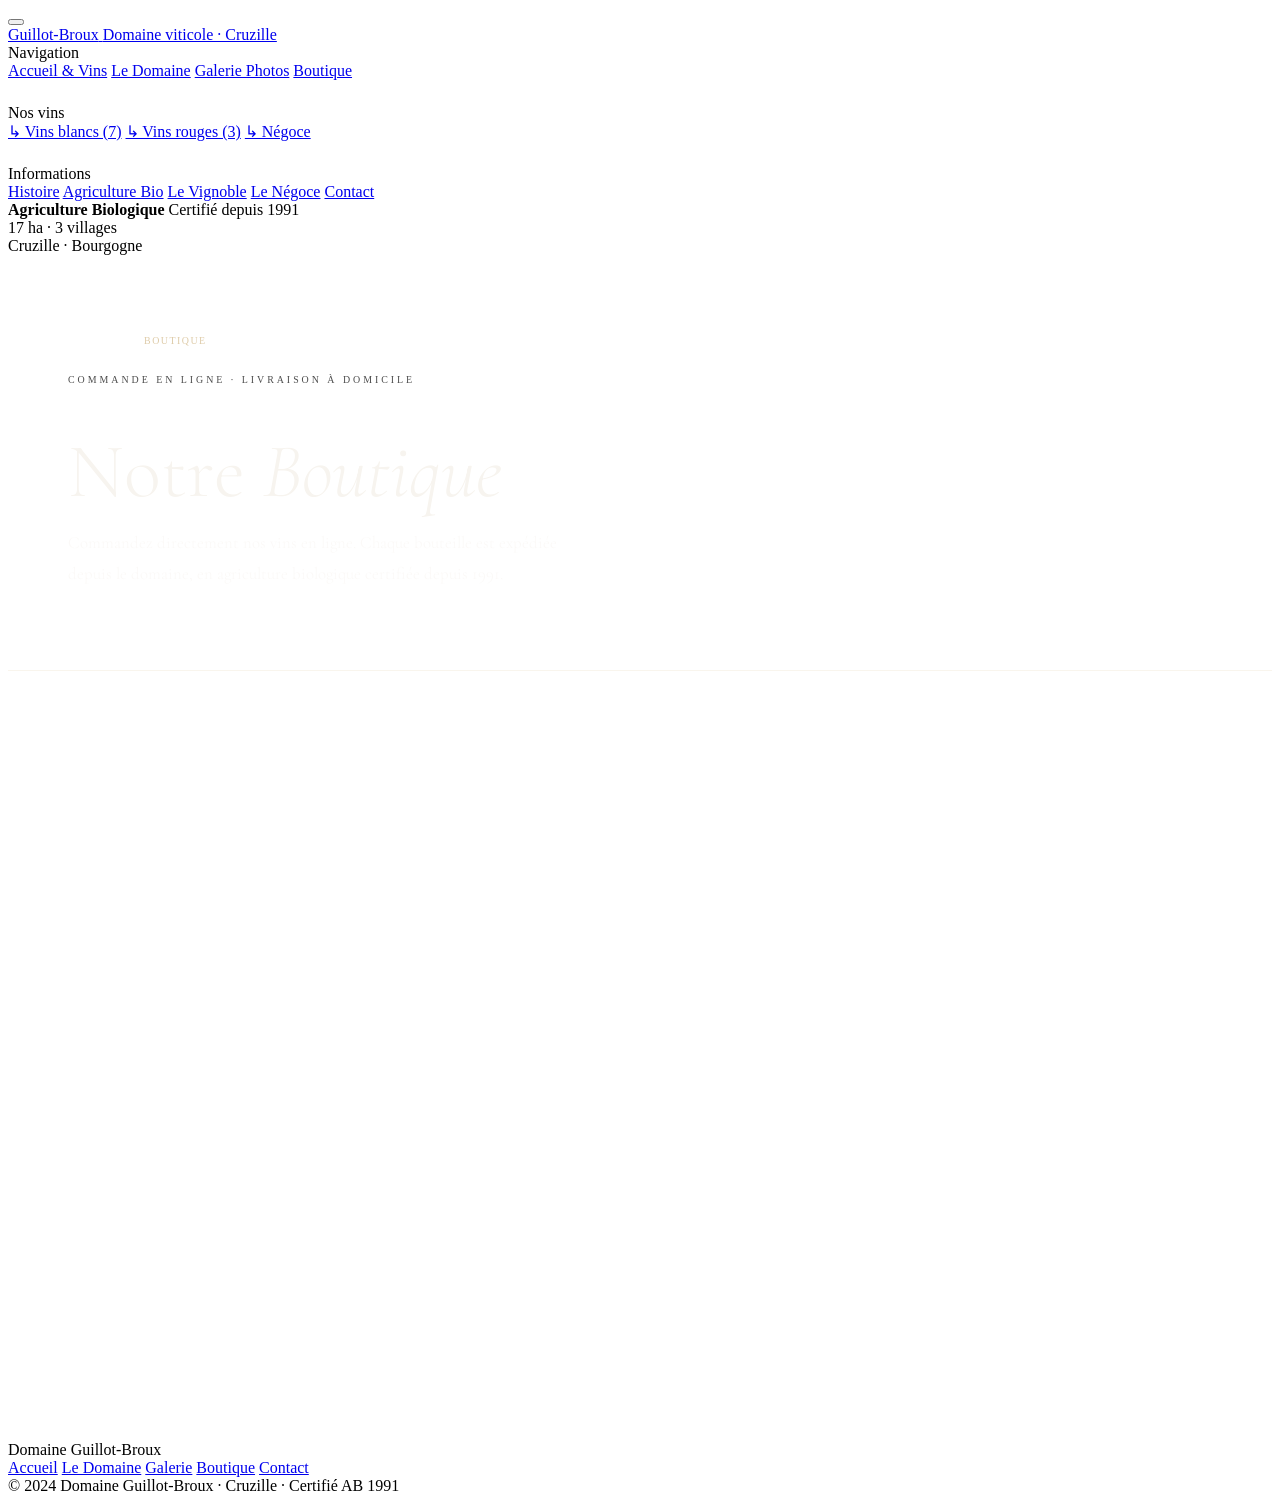
==== boutique.html @ 82d6cd5c "Add files via upload" ====
<!DOCTYPE html>
<html lang="fr">
<head>
<meta charset="UTF-8">
<meta name="viewport" content="width=device-width, initial-scale=1.0">
<title>Boutique en ligne — Vins Biologiques · Domaine Guillot-Broux, Mâconnais</title>
<meta name="description" content="Achetez les vins du Domaine Guillot-Broux en ligne. Mâcon Cruzille, Bourgogne rouge et blanc, certifiés Agriculture Biologique. Livraison à domicile.">
<meta name="robots" content="index, follow">
<link rel="canonical" href="https://www.guillot-broux.com/boutique">
<meta property="og:type" content="website">
<meta property="og:title" content="Boutique — Vins Biologiques Guillot-Broux">
<meta property="og:description" content="Commandez nos vins biologiques du Mâconnais directement en ligne. Mâcon Cruzille, Bourgogne. Livraison à domicile.">
<meta property="og:image" content="bouteilles-capsules.png">
<link rel="preconnect" href="https://fonts.googleapis.com">
<link rel="preconnect" href="https://fonts.gstatic.com" crossorigin>
<link href="https://fonts.googleapis.com/css2?family=Cormorant+Garamond:ital,wght@0,300;0,400;0,500;0,600;1,300;1,400&family=Jost:wght@300;400;500&display=swap" rel="stylesheet">
<link rel="stylesheet" href="style.css">
<style>
.page-header {
  padding: 80px 60px 64px;
  background: var(--sidebar-bg);
  border-bottom: 1px solid rgba(200,169,110,0.12);
}
.breadcrumb { display:flex;align-items:center;gap:10px;margin-bottom:28px; }
.breadcrumb a { font-size:0.62rem;letter-spacing:0.15em;text-transform:uppercase;color:rgba(255,255,255,0.3);text-decoration:none;transition:color 0.3s; }
.breadcrumb a:hover { color:var(--beige); }
.breadcrumb-sep { font-size:0.62rem;color:rgba(255,255,255,0.15); }
.breadcrumb-cur { font-size:0.62rem;letter-spacing:0.15em;text-transform:uppercase;color:rgba(200,169,110,0.6); }
.page-eyebrow { font-size:0.62rem;letter-spacing:0.3em;text-transform:uppercase;color:var(--beige);margin-bottom:16px;opacity:0.7; }
.page-title { font-family:'Cormorant Garamond',serif;font-size:clamp(2.8rem,6vw,5.5rem);font-weight:300;color:#F7F4EF;line-height:0.95;margin-bottom:18px; }
.page-title em { font-style:italic;color:var(--beige); }
.page-intro { font-family:'Cormorant Garamond',serif;font-size:1.05rem;color:rgba(247,244,239,0.5);font-weight:300;line-height:1.85;max-width:520px; }
.boutique-wrap { padding: 60px 60px 80px; background: var(--bg); min-height: 70vh; }
.boutique-inner { max-width: 1100px; }
#kuuFormContent { width: 100%; min-height: 600px; }
@media (max-width: 960px) {
  .page-header { padding: 60px 20px 48px; }
  .boutique-wrap { padding: 32px 20px 60px; }
}
</style>
</head>
<body>
<button class="mobile-nav-toggle" onclick="toggleSidebar()" aria-label="Menu">
  <span></span><span></span><span></span>
</button>
<div class="sidebar-overlay" id="sidebar-overlay"></div>
<aside class="sidebar" id="sidebar">
  <div class="sidebar-logo">
    <a href="index.html">
      <span class="sidebar-logo-name">Guillot-Broux</span>
      <span class="sidebar-logo-sub">Domaine viticole · Cruzille</span>
      <div class="sidebar-logo-line"></div>
    </a>
  </div>
  <nav class="sidebar-nav">
    <div class="sidebar-section-label">Navigation</div>
    <a href="index.html"><span class="nav-dot"></span>Accueil &amp; Vins</a>
    <a href="domaine.html"><span class="nav-dot"></span>Le Domaine</a>
    <a href="galerie.html"><span class="nav-dot"></span>Galerie Photos</a>
    <a href="boutique.html" class="active nav-boutique"><span class="nav-dot"></span>Boutique</a>
    <div class="sidebar-section-label" style="margin-top:24px;">Nos vins</div>
    <div class="sidebar-sub">
      <a href="index.html#vins">↳ Vins blancs (7)</a>
      <a href="index.html#vins">↳ Vins rouges (3)</a>
      <a href="index.html#vins">↳ Négoce</a>
    </div>
    <div class="sidebar-section-label" style="margin-top:24px;">Informations</div>
    <a href="domaine.html#histoire"><span class="nav-dot"></span>Histoire</a>
    <a href="domaine.html#philosophie"><span class="nav-dot"></span>Agriculture Bio</a>
    <a href="domaine.html#vignoble"><span class="nav-dot"></span>Le Vignoble</a>
    <a href="domaine.html#negoce"><span class="nav-dot"></span>Le Négoce</a>
    <a href="index.html#contact"><span class="nav-dot"></span>Contact</a>
  </nav>
  <div class="sidebar-bottom">
    <div class="sidebar-cert">
      <strong>Agriculture Biologique</strong>
      Certifié depuis 1991<br>
      17 ha · 3 villages<br>
      Cruzille · Bourgogne
    </div>
  </div>
</aside>
<div class="main">
  <div class="page-header">
    <div class="breadcrumb">
      <a href="index.html">Accueil</a>
      <span class="breadcrumb-sep">/</span>
      <span class="breadcrumb-cur">Boutique</span>
    </div>
    <div class="page-eyebrow">Commande en ligne · Livraison à domicile</div>
    <h1 class="page-title">Notre <em>Boutique</em></h1>
    <p class="page-intro">Commandez directement nos vins en ligne. Chaque bouteille est expédiée depuis le domaine, en agriculture biologique certifiée depuis 1991.</p>
  </div>
  <section class="boutique-wrap">
    <div class="boutique-inner">
      <div id="kuuFormContent" style=""></div>
    </div>
  </section>
  <footer>
    <div class="footer-logo">Domaine Guillot-Broux</div>
    <nav class="footer-nav">
      <a href="index.html">Accueil</a>
      <a href="domaine.html">Le Domaine</a>
      <a href="galerie.html">Galerie</a>
      <a href="boutique.html">Boutique</a>
      <a href="index.html#contact">Contact</a>
    </nav>
    <div class="footer-copy">© 2024 Domaine Guillot-Broux · Cruzille · Certifié AB 1991</div>
  </footer>
</div>
<script>
function toggleSidebar() {
  const sidebar = document.getElementById('sidebar');
  const toggle = document.querySelector('.mobile-nav-toggle');
  const overlay = document.getElementById('sidebar-overlay');
  sidebar.classList.toggle('open');
  toggle.classList.toggle('open');
  overlay.classList.toggle('active');
}
document.getElementById('sidebar-overlay').addEventListener('click', function() {
  document.getElementById('sidebar').classList.remove('open');
  document.querySelector('.mobile-nav-toggle').classList.remove('open');
  this.classList.remove('active');
});
</script>
<script type="text/javascript">
window.kuuFormIframeConfig={"formContainer":"#kuuFormContent","embedded":true,"producerType":"SINGLE","saleChannel":"STANDARD","producerId":"8828","domain":"commande.kuupanda.com","hideInfo":true,"hideCover":true,"hideBackground":true};
(function(){const s=document.createElement("script");s.src="https://prod-kuu-brand-assets.s3.eu-west-3.amazonaws.com/embed.js";document.getElementsByTagName("head")[0].appendChild(s);})()
</script>
</body>
</html>
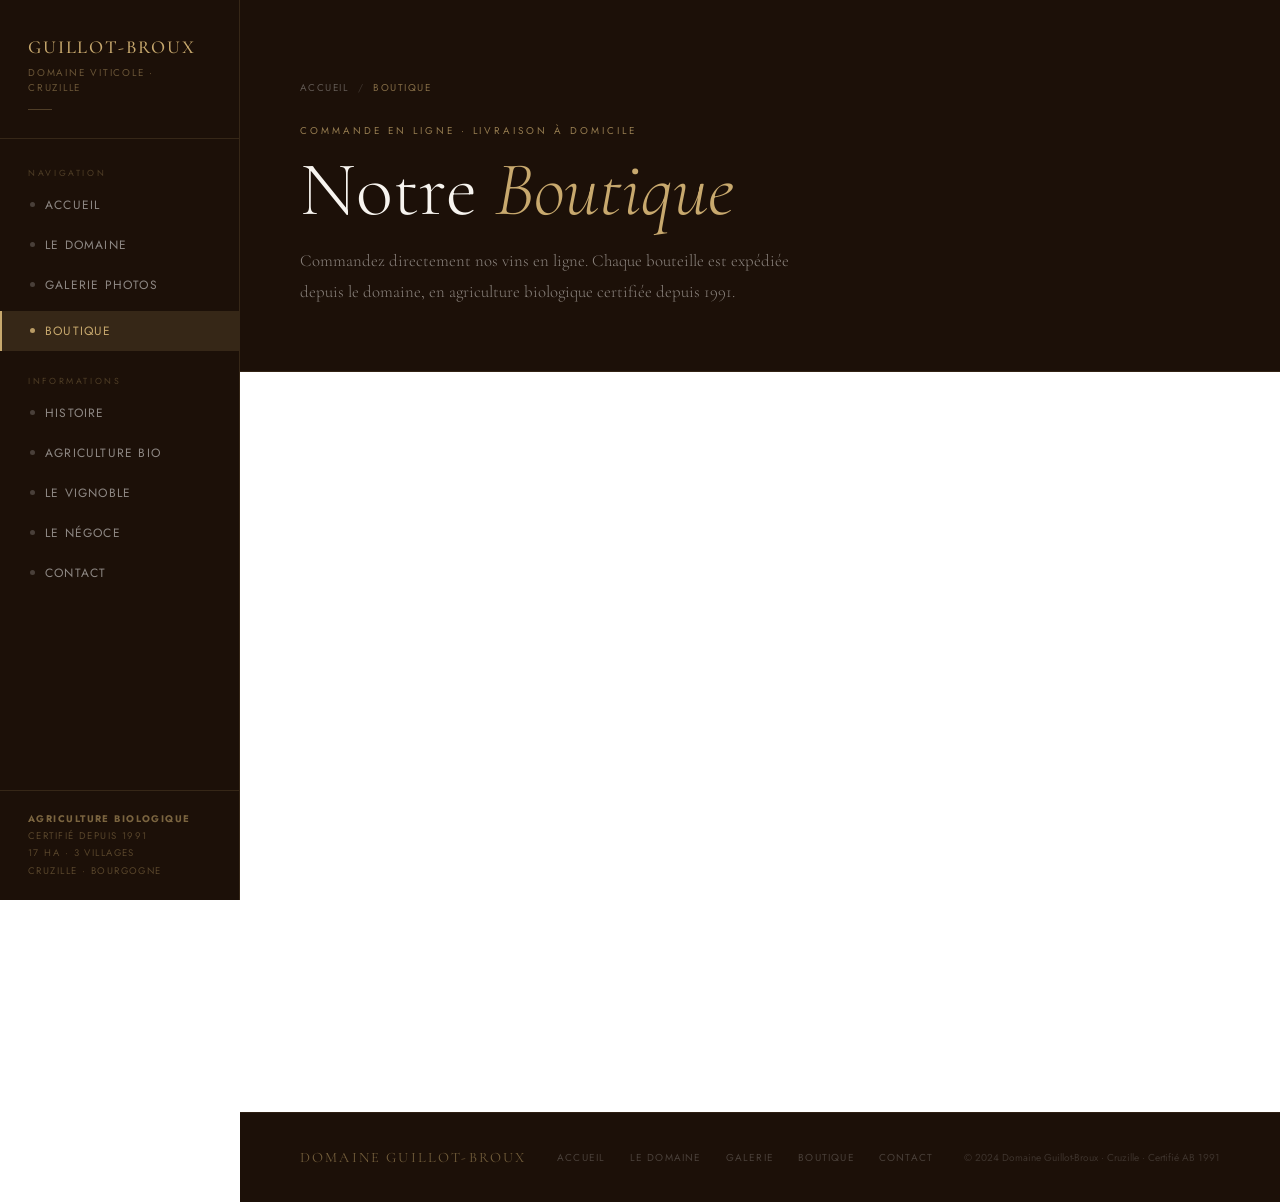
==== commit 200bdb27: "Add files via upload" ====
--- a/boutique.html
+++ b/boutique.html
@@ -37,6 +37,11 @@
   .page-header { padding: 60px 20px 48px; }
   .boutique-wrap { padding: 32px 20px 60px; }
 }
+@media (max-width: 480px) {
+  .page-header { padding: 48px 16px 36px; }
+  .boutique-wrap { padding: 24px 12px 48px; }
+  #kuuFormContent { min-height: 400px; }
+}
 </style>
 </head>
 <body>
@@ -54,16 +59,10 @@
   </div>
   <nav class="sidebar-nav">
     <div class="sidebar-section-label">Navigation</div>
-    <a href="index.html"><span class="nav-dot"></span>Accueil &amp; Vins</a>
+    <a href="index.html"><span class="nav-dot"></span>Accueil</a>
     <a href="domaine.html"><span class="nav-dot"></span>Le Domaine</a>
     <a href="galerie.html"><span class="nav-dot"></span>Galerie Photos</a>
     <a href="boutique.html" class="active nav-boutique"><span class="nav-dot"></span>Boutique</a>
-    <div class="sidebar-section-label" style="margin-top:24px;">Nos vins</div>
-    <div class="sidebar-sub">
-      <a href="index.html#vins">↳ Vins blancs (7)</a>
-      <a href="index.html#vins">↳ Vins rouges (3)</a>
-      <a href="index.html#vins">↳ Négoce</a>
-    </div>
     <div class="sidebar-section-label" style="margin-top:24px;">Informations</div>
     <a href="domaine.html#histoire"><span class="nav-dot"></span>Histoire</a>
     <a href="domaine.html#philosophie"><span class="nav-dot"></span>Agriculture Bio</a>
--- a/style.css
+++ b/style.css
@@ -0,0 +1,474 @@
+/* ============================================
+   DOMAINE GUILLOT-BROUX — Styles partagés
+   Couleurs inspirées du site officiel :
+   - Fond : blanc cassé / beige très clair
+   - Texte : noir/gris profond
+   - Accents : bordeaux foncé + beige doré
+   ============================================ */
+
+*, *::before, *::after { margin: 0; padding: 0; box-sizing: border-box; }
+
+:root {
+  /* Couleurs fidèles au site officiel */
+  --bg:          #FFFFFF;      /* blanc pur */
+  --bg-light:    #FFFFFF;      /* blanc pur pour les sections claires */
+  --bg-mid:      #F2EFEA;      /* beige très léger, sections alternées */
+  --bg-dark:     #2B1A0F;      /* brun très foncé pour les zones sombres */
+
+  --bordeaux:    #6B0F1A;      /* rouge bordeaux profond — couleur principale */
+  --bordeaux-2:  #8C1A28;      /* bordeaux moyen */
+  --bordeaux-3:  #A8283A;      /* bordeaux clair */
+
+  --beige:       #C8A96E;      /* beige doré — accents */
+  --beige-light: #E2D4B7;      /* beige très clair */
+  --beige-pale:  #F0EAD8;      /* beige pâle pour fonds */
+
+  --text:        #1A1209;      /* quasi-noir, texte principal */
+  --text-mid:    #3D2B1A;      /* brun foncé, texte secondaire */
+  --text-light:  #7A6550;      /* brun clair, texte tertiaire */
+  --text-muted:  #A89880;      /* beige, texte désactivé */
+
+  --border:      #D9CEBE;      /* bordure beige claire */
+  --border-mid:  #C4B49A;      /* bordure beige moyenne */
+
+  /* Sidebar */
+  --sidebar-w:   240px;
+  --sidebar-bg:  #1C1008;      /* fond très sombre, quasi-noir brun */
+  --sidebar-border: rgba(200,169,110,0.15);
+}
+
+html { scroll-behavior: smooth; overflow-x: hidden; }
+
+/* ============================================
+   SKIP LINK — accessibilité clavier
+   ============================================ */
+.skip-link {
+  position: absolute;
+  top: -100px;
+  left: 28px;
+  background: var(--beige);
+  color: var(--sidebar-bg);
+  padding: 10px 20px;
+  font-size: 0.75rem;
+  letter-spacing: 0.1em;
+  text-transform: uppercase;
+  text-decoration: none;
+  z-index: 9999;
+  transition: top 0.2s;
+}
+.skip-link:focus { top: 16px; }
+
+/* ============================================
+   FOCUS VISIBLE — navigation clavier
+   ============================================ */
+:focus-visible {
+  outline: 2px solid var(--beige);
+  outline-offset: 3px;
+}
+a:focus-visible,
+button:focus-visible {
+  outline: 2px solid var(--beige);
+  outline-offset: 3px;
+}
+
+/* ============================================
+   ANIMATIONS D'ENTRÉE AU SCROLL
+   ============================================ */
+@keyframes fadeInUp {
+  from { opacity: 0; transform: translateY(24px); }
+  to   { opacity: 1; transform: translateY(0); }
+}
+.reveal {
+  opacity: 0;
+  transform: translateY(24px);
+  transition: opacity 0.65s ease, transform 0.65s ease;
+}
+.reveal.visible {
+  opacity: 1;
+  transform: translateY(0);
+}
+
+/* ============================================
+   STATS STRIP — chiffres clés
+   ============================================ */
+.stats-strip {
+  display: grid;
+  grid-template-columns: repeat(2, 1fr);
+  border-bottom: 1px solid var(--border);
+}
+.stat {
+  padding: 36px 32px;
+  border-right: 1px solid var(--border);
+  display: flex;
+  flex-direction: column;
+  align-items: flex-start;
+  gap: 2px;
+  background: #ffffff;
+  transition: background 0.25s;
+}
+.stat:last-child { border-right: none; }
+.stat:hover { background: var(--bg-mid); }
+.stat-n {
+  font-family: 'Cormorant Garamond', serif;
+  font-size: clamp(2.8rem, 4vw, 4rem);
+  font-weight: 300;
+  color: var(--bordeaux);
+  line-height: 1;
+  letter-spacing: -0.02em;
+}
+.stat-u {
+  font-size: 0.6rem;
+  letter-spacing: 0.25em;
+  text-transform: uppercase;
+  color: var(--text);
+  margin-top: 4px;
+}
+.stat-l {
+  font-size: 0.72rem;
+  color: var(--text-light);
+  line-height: 1.5;
+  margin-top: 2px;
+  font-style: italic;
+  font-family: 'Cormorant Garamond', serif;
+}
+
+/* ============================================
+   RESPECT DES PRÉFÉRENCES SYSTÈME
+   ============================================ */
+@media (prefers-reduced-motion: reduce) {
+  *, *::before, *::after {
+    animation-duration: 0.01ms !important;
+    transition-duration: 0.01ms !important;
+  }
+  .reveal { opacity: 1; transform: none; }
+}
+
+body {
+  font-family: 'Jost', sans-serif;
+  background: var(--bg);
+  color: var(--text);
+  overflow-x: hidden;
+  display: flex;
+  min-height: 100vh;
+}
+
+/* ============================================
+   SIDEBAR — Navigation gauche
+   ============================================ */
+.sidebar {
+  position: fixed;
+  top: 0; left: 0; bottom: 0;
+  width: var(--sidebar-w);
+  background: var(--sidebar-bg);
+  border-right: 1px solid var(--sidebar-border);
+  display: flex;
+  flex-direction: column;
+  z-index: 200;
+  overflow-y: auto;
+}
+
+.sidebar-logo {
+  padding: 36px 28px 28px;
+  border-bottom: 1px solid var(--sidebar-border);
+}
+.sidebar-logo a { text-decoration: none; }
+.sidebar-logo-name {
+  font-family: 'Cormorant Garamond', serif;
+  font-size: 1.15rem;
+  font-weight: 500;
+  color: var(--beige);
+  letter-spacing: 0.1em;
+  text-transform: uppercase;
+  line-height: 1.3;
+  display: block;
+}
+.sidebar-logo-sub {
+  font-size: 0.62rem;
+  letter-spacing: 0.18em;
+  text-transform: uppercase;
+  color: rgba(200,169,110,0.45);
+  margin-top: 5px;
+  display: block;
+}
+.sidebar-logo-line {
+  width: 24px; height: 1px;
+  background: rgba(200,169,110,0.3);
+  margin-top: 14px;
+}
+
+.sidebar-nav {
+  padding: 28px 0;
+  flex: 1;
+}
+.sidebar-section-label {
+  font-size: 0.55rem;
+  letter-spacing: 0.3em;
+  text-transform: uppercase;
+  color: rgba(200,169,110,0.3);
+  padding: 0 28px;
+  margin-bottom: 6px;
+  margin-top: 20px;
+}
+.sidebar-section-label:first-child { margin-top: 0; }
+
+.sidebar-nav a {
+  display: flex;
+  align-items: center;
+  gap: 10px;
+  padding: 11px 28px;
+  font-size: 0.75rem;
+  letter-spacing: 0.1em;
+  text-transform: uppercase;
+  color: rgba(255,255,255,0.5);
+  text-decoration: none;
+  transition: all 0.25s;
+  border-left: 2px solid transparent;
+  position: relative;
+}
+.sidebar-nav a:hover {
+  color: var(--beige);
+  background: rgba(200,169,110,0.06);
+  border-left-color: rgba(200,169,110,0.3);
+}
+.sidebar-nav a.active {
+  color: var(--beige);
+  background: rgba(200,169,110,0.1);
+  border-left-color: var(--beige);
+}
+.sidebar-nav a .nav-dot {
+  width: 5px; height: 5px;
+  border-radius: 50%;
+  background: currentColor;
+  opacity: 0.4;
+  flex-shrink: 0;
+}
+.sidebar-nav a.active .nav-dot { opacity: 1; }
+
+/* Sous-liens vins */
+.sidebar-sub {
+  padding: 4px 0 4px 42px;
+}
+.sidebar-sub a {
+  padding: 7px 28px 7px 0;
+  font-size: 0.68rem;
+  letter-spacing: 0.06em;
+  text-transform: none;
+  color: rgba(255,255,255,0.35);
+  border-left: none;
+  gap: 8px;
+}
+.sidebar-sub a:hover {
+  color: rgba(200,169,110,0.8);
+  background: none;
+  border-left: none;
+}
+
+/* Lien Boutique — mis en valeur */
+.sidebar-nav a.nav-boutique {
+  color: var(--beige) !important;
+  border-left-color: rgba(200,169,110,0.4) !important;
+  background: rgba(200,169,110,0.08) !important;
+  margin: 6px 0;
+}
+.sidebar-nav a.nav-boutique:hover,
+.sidebar-nav a.nav-boutique.active {
+  background: rgba(200,169,110,0.15) !important;
+  border-left-color: var(--beige) !important;
+}
+.sidebar-nav a.nav-boutique .nav-dot {
+  opacity: 0.9 !important;
+  background: var(--beige) !important;
+}
+
+.sidebar-bottom {
+  padding: 20px 28px;
+  border-top: 1px solid var(--sidebar-border);
+}
+.sidebar-cert {
+  font-size: 0.6rem;
+  letter-spacing: 0.15em;
+  text-transform: uppercase;
+  color: rgba(200,169,110,0.35);
+  line-height: 1.8;
+}
+.sidebar-cert strong { color: rgba(200,169,110,0.55); display: block; }
+
+/* ============================================
+   MAIN CONTENT
+   ============================================ */
+.main {
+  margin-left: var(--sidebar-w);
+  flex: 1;
+  min-height: 100vh;
+}
+
+/* ============================================
+   TYPOGRAPHIE COMMUNE
+   ============================================ */
+.section-label {
+  font-size: 0.62rem;
+  letter-spacing: 0.3em;
+  text-transform: uppercase;
+  color: var(--bordeaux);
+  margin-bottom: 12px;
+}
+.section-title {
+  font-family: 'Cormorant Garamond', serif;
+  font-size: clamp(2rem, 3.5vw, 3rem);
+  font-weight: 300;
+  color: var(--text);
+  line-height: 1.1;
+  margin-bottom: 20px;
+}
+.section-body {
+  font-size: 0.95rem;
+  line-height: 1.9;
+  color: var(--text-mid);
+}
+
+/* ============================================
+   FOOTER
+   ============================================ */
+footer {
+  background: var(--sidebar-bg);
+  padding: 36px 60px;
+  display: flex;
+  justify-content: space-between;
+  align-items: center;
+  border-top: 1px solid rgba(200,169,110,0.1);
+  flex-wrap: wrap;
+  gap: 16px;
+}
+.footer-logo {
+  font-family: 'Cormorant Garamond', serif;
+  font-size: 0.9rem;
+  color: rgba(200,169,110,0.5);
+  letter-spacing: 0.15em;
+  text-transform: uppercase;
+}
+.footer-nav { display: flex; gap: 24px; }
+.footer-nav a {
+  font-size: 0.63rem;
+  letter-spacing: 0.12em;
+  text-transform: uppercase;
+  color: rgba(255,255,255,0.2);
+  text-decoration: none;
+  transition: color 0.3s;
+}
+.footer-nav a:hover { color: var(--beige); }
+.footer-copy { font-size: 0.63rem; color: rgba(255,255,255,0.15); }
+
+/* ============================================
+   RESPONSIVE
+   ============================================ */
+.mobile-nav-toggle {
+  display: none;
+  position: fixed;
+  top: 16px; left: 16px;
+  z-index: 300;
+  background: var(--sidebar-bg);
+  border: 1px solid var(--sidebar-border);
+  width: 44px; height: 44px;
+  align-items: center;
+  justify-content: center;
+  cursor: pointer;
+  flex-direction: column;
+  gap: 5px;
+  padding: 12px;
+}
+.mobile-nav-toggle span {
+  display: block; width: 100%; height: 1px;
+  background: var(--beige); opacity: 0.7;
+  transition: all 0.3s;
+}
+
+/* ============================================
+   RESPONSIVE MOBILE — breakpoint principal
+   ============================================ */
+@media (max-width: 960px) {
+
+  body { display: block; }
+
+  /* Sidebar */
+  .sidebar {
+    transform: translateX(-100%);
+    transition: transform 0.35s ease;
+    z-index: 300;
+  }
+  .sidebar.open { transform: translateX(0); }
+
+  /* Overlay sombre derrière la sidebar ouverte */
+  .sidebar-overlay {
+    display: none;
+    position: fixed; inset: 0;
+    background: rgba(0,0,0,0.55);
+    z-index: 250;
+  }
+  .sidebar-overlay.active { display: block; }
+
+  /* Contenu principal */
+  .main { margin-left: 0; }
+
+  /* Bouton hamburger */
+  .mobile-nav-toggle {
+    display: flex;
+    top: 14px; left: 14px;
+    width: 48px; height: 48px;
+    padding: 14px;
+  }
+  /* Animation hamburger → croix */
+  .mobile-nav-toggle.open span:nth-child(1) {
+    transform: translateY(6px) rotate(45deg);
+  }
+  .mobile-nav-toggle.open span:nth-child(2) {
+    opacity: 0; transform: scaleX(0);
+  }
+  .mobile-nav-toggle.open span:nth-child(3) {
+    transform: translateY(-6px) rotate(-45deg);
+  }
+
+  /* Footer */
+  footer {
+    padding: 28px 20px;
+    flex-direction: column;
+    text-align: center;
+    gap: 14px;
+  }
+  .footer-nav { flex-wrap: wrap; justify-content: center; gap: 12px; }
+
+  /* Chiffres clés */
+  .stats-strip { grid-template-columns: 1fr 1fr; }
+  .stat { padding: 24px 20px; }
+  .stat:nth-child(2) { border-right: none; }
+}
+
+/* ============================================
+   RESPONSIVE MOBILE — petits écrans (< 480px)
+   ============================================ */
+@media (max-width: 480px) {
+  .stat { padding: 18px 14px; }
+  .stat-n { font-size: 2.4rem; }
+
+  /* Typographie */
+  .section-title { font-size: clamp(1.6rem, 7vw, 2.2rem); }
+
+  /* Footer */
+  footer { padding: 24px 16px; }
+  .footer-nav { gap: 10px; }
+  .footer-nav a { font-size: 0.6rem; }
+}
+
+/* ============================================
+   TOUCH / INTERACTIONS TACTILES
+   ============================================ */
+@media (hover: none) {
+  /* Sur appareils tactiles, les boutons et liens réagissent mieux */
+  .sidebar-nav a,
+  .filtre,
+  .btn,
+  .vin-row,
+  .stat {
+    -webkit-tap-highlight-color: rgba(200,169,110,0.15);
+    tap-highlight-color: rgba(200,169,110,0.15);
+  }
+}
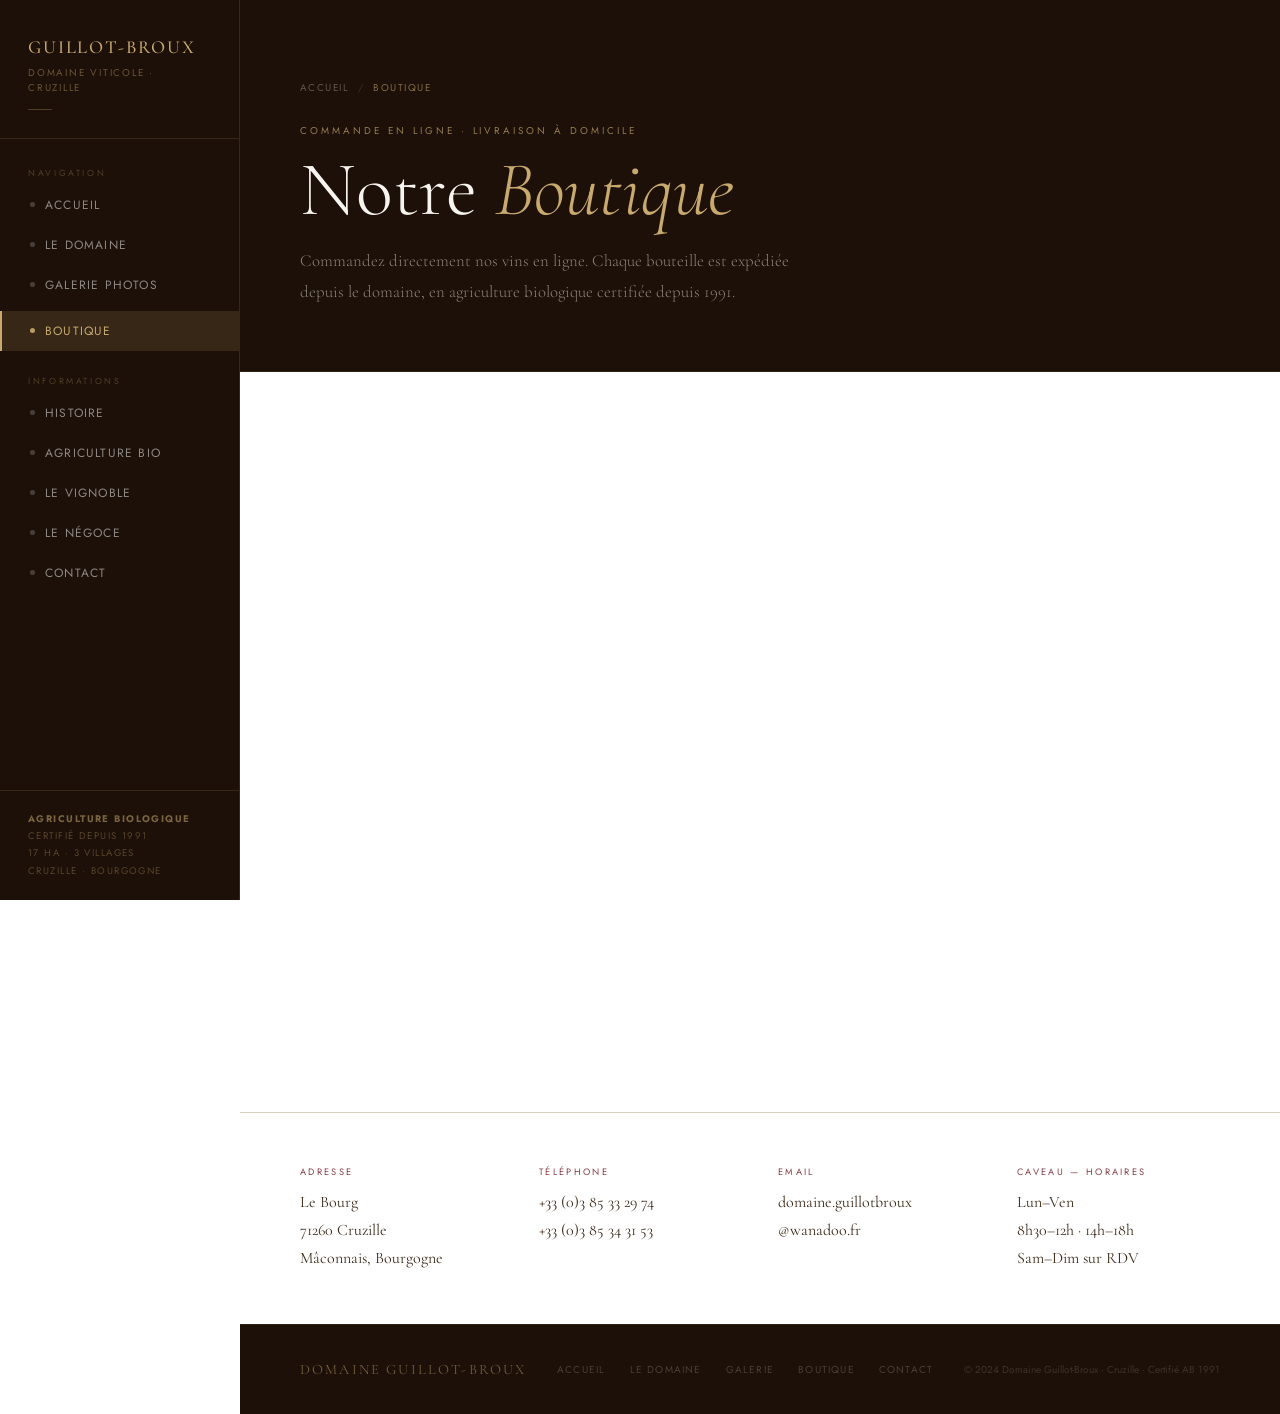
==== commit 0569c83c: "Add files via upload" ====
--- a/boutique.html
+++ b/boutique.html
@@ -95,6 +95,27 @@
       <div id="kuuFormContent" style=""></div>
     </div>
   </section>
+  <section style="background:#fff;padding:52px 60px;border-top:1px solid var(--border);" id="contact">
+    <div style="display:grid;grid-template-columns:repeat(4,1fr);gap:36px;max-width:1100px;">
+      <div>
+        <div style="font-size:0.58rem;letter-spacing:0.25em;text-transform:uppercase;color:var(--bordeaux);margin-bottom:10px;opacity:0.8;">Adresse</div>
+        <p style="font-family:'Cormorant Garamond',serif;font-size:1rem;color:var(--text-mid);line-height:1.75;">Le Bourg<br>71260 Cruzille<br>Mâconnais, Bourgogne</p>
+      </div>
+      <div>
+        <div style="font-size:0.58rem;letter-spacing:0.25em;text-transform:uppercase;color:var(--bordeaux);margin-bottom:10px;opacity:0.8;">Téléphone</div>
+        <p style="font-family:'Cormorant Garamond',serif;font-size:1rem;color:var(--text-mid);line-height:1.75;">+33 (0)3 85 33 29 74<br>+33 (0)3 85 34 31 53</p>
+      </div>
+      <div>
+        <div style="font-size:0.58rem;letter-spacing:0.25em;text-transform:uppercase;color:var(--bordeaux);margin-bottom:10px;opacity:0.8;">Email</div>
+        <p style="font-family:'Cormorant Garamond',serif;font-size:1rem;color:var(--text-mid);line-height:1.75;">domaine.guillotbroux<br>@wanadoo.fr</p>
+      </div>
+      <div>
+        <div style="font-size:0.58rem;letter-spacing:0.25em;text-transform:uppercase;color:var(--bordeaux);margin-bottom:10px;opacity:0.8;">Caveau — Horaires</div>
+        <p style="font-family:'Cormorant Garamond',serif;font-size:1rem;color:var(--text-mid);line-height:1.75;">Lun–Ven<br>8h30–12h · 14h–18h<br>Sam–Dim sur RDV</p>
+      </div>
+    </div>
+  </section>
+
   <footer>
     <div class="footer-logo">Domaine Guillot-Broux</div>
     <nav class="footer-nav">
@@ -102,7 +123,7 @@
       <a href="domaine.html">Le Domaine</a>
       <a href="galerie.html">Galerie</a>
       <a href="boutique.html">Boutique</a>
-      <a href="index.html#contact">Contact</a>
+      <a href="#contact">Contact</a>
     </nav>
     <div class="footer-copy">© 2024 Domaine Guillot-Broux · Cruzille · Certifié AB 1991</div>
   </footer>
